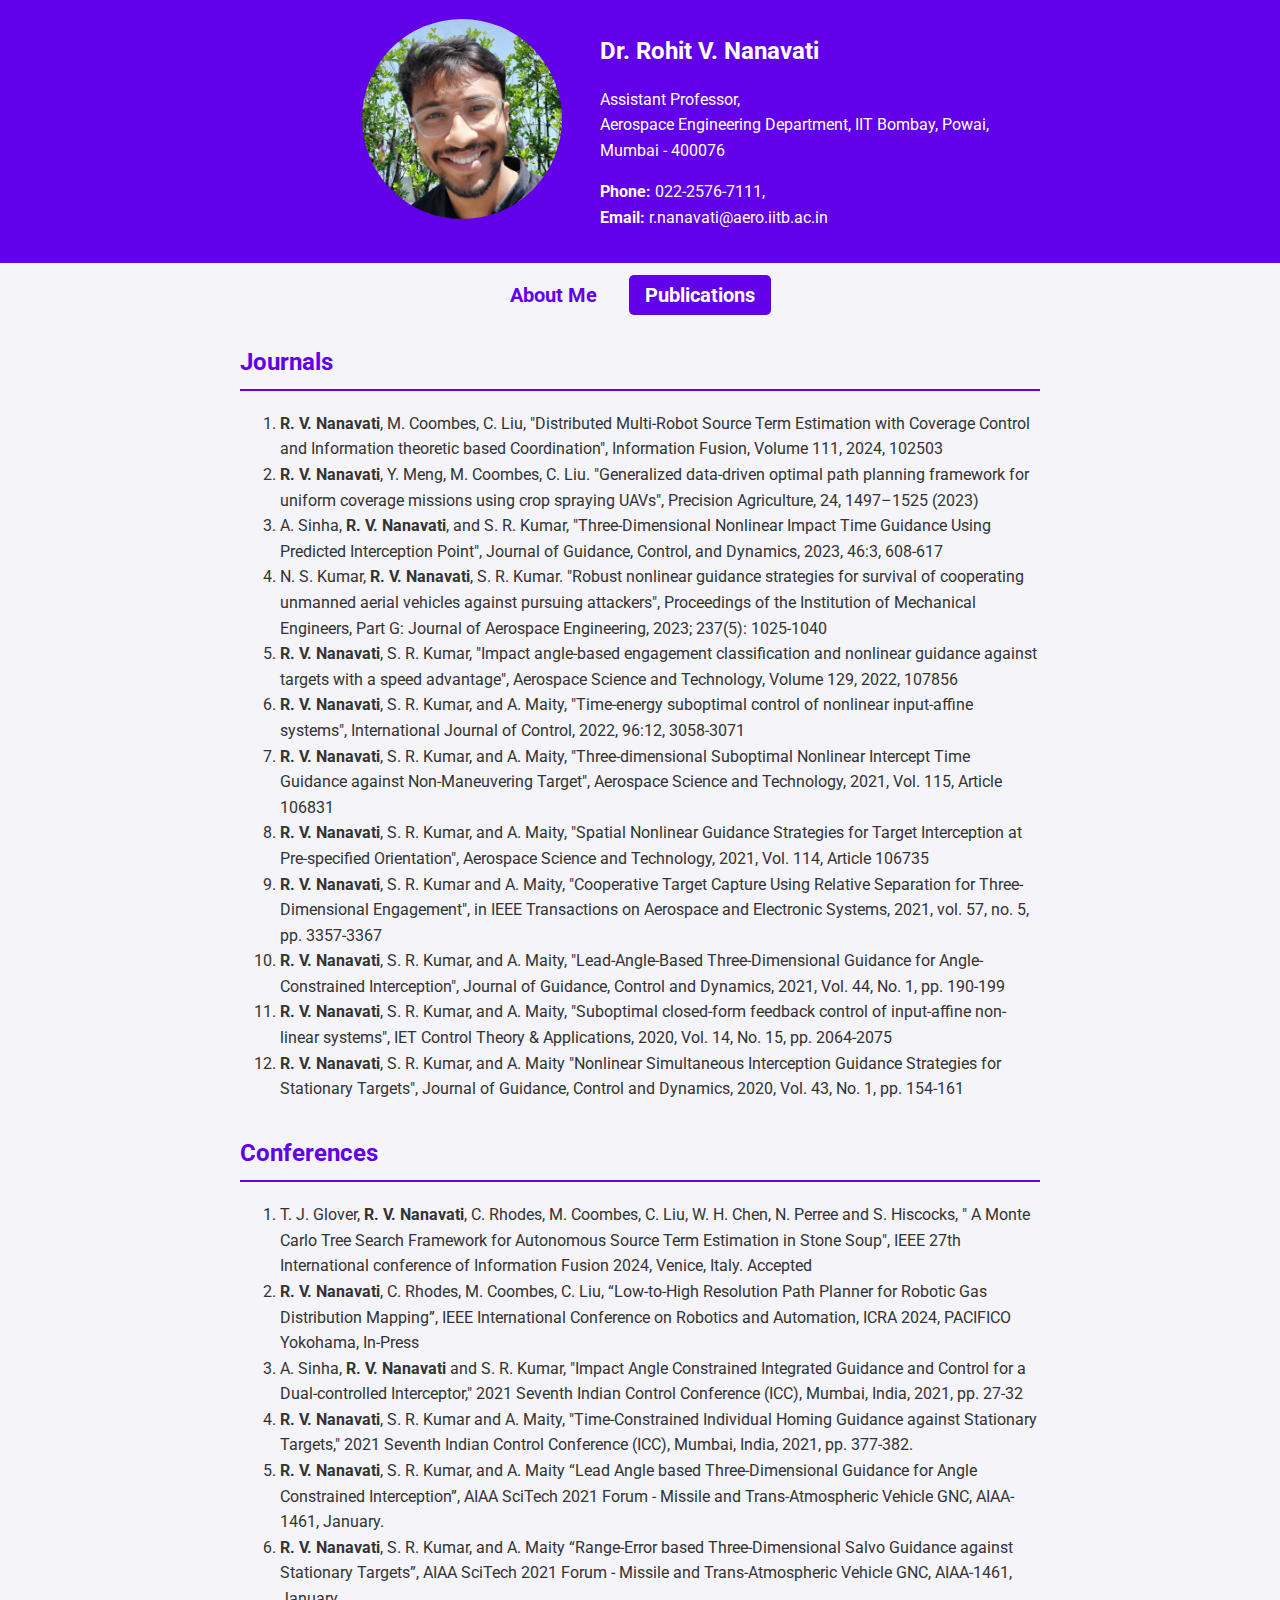
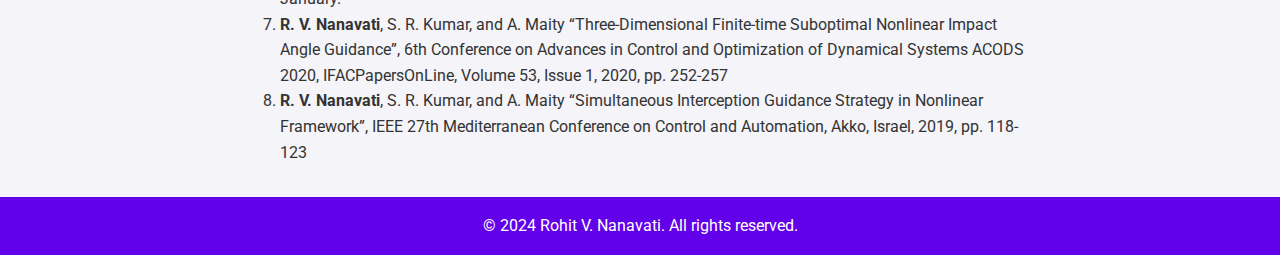
==== Publications.html @ e2b20018 "added multi-page format to the website" ====
<!DOCTYPE html>
<html lang="en">

<head>
    <meta charset="UTF-8">
    <meta name="viewport" content="width=device-width, initial-scale=1.0">
    <title>Rohit V. Nanavati</title>
    <link href="https://fonts.googleapis.com/css2?family=Roboto:wght@300;400;700&display=swap" rel="stylesheet">
    <link href="styles.css" rel="stylesheet">
</head>

<body>
    <header>
        <div class="header-content">
            <div class="profile-photo">
                <!-- Add your photo here -->
                <img src="IITB_AeroProfilePicture_RVN.jpg" alt="Rohit V. Nanavati">
            </div>
            <div class="header-text">
                <h1>Dr. Rohit V. Nanavati</h1>
                <p>
                    Assistant Professor,<br>
                    Aerospace Engineering Department,
                    IIT Bombay, Powai,<br> Mumbai - 400076
                </p>
                <p>
                    <strong>Phone:</strong> 022-2576-7111,<br>
                    <strong>Email:</strong> r.nanavati@aero.iitb.ac.in
                </p>
            </div>
        </div>
    </header>
    <nav>
        <ul>
          <li><a href="index.html">About Me</a></li>
          <li><a href="Publications.html" class="active">Publications</a></li>
        </ul>
    </nav>
    <main>
        <section id="Journals">
            <h2>Journals</h2>
            <ol>
                <li><strong>R. V. Nanavati</strong>, M. Coombes, C. Liu, "Distributed Multi-Robot Source Term Estimation with Coverage Control and Information theoretic based Coordination", Information Fusion, Volume 111, 2024, 102503</li>
                <li><strong>R. V. Nanavati</strong>, Y. Meng, M. Coombes, C. Liu. "Generalized data-driven optimal path planning framework for uniform coverage missions using crop spraying UAVs", Precision Agriculture, 24, 1497–1525 (2023)</li>
                <li>A. Sinha, <strong>R. V. Nanavati</strong>, and S. R. Kumar, "Three-Dimensional Nonlinear Impact Time Guidance Using Predicted Interception Point", Journal of Guidance, Control, and Dynamics, 2023, 46:3, 608-617</li>
                <li>N. S. Kumar, <strong>R. V. Nanavati</strong>, S. R. Kumar. "Robust nonlinear guidance strategies for survival of cooperating unmanned aerial vehicles against pursuing attackers", Proceedings of the Institution of Mechanical Engineers, Part G: Journal of Aerospace Engineering, 2023; 237(5): 1025-1040</li>
                <li><strong>R. V. Nanavati</strong>, S. R. Kumar, "Impact angle-based engagement classification and nonlinear guidance against targets with a speed advantage", Aerospace Science and Technology, Volume 129, 2022, 107856</li>
                <li><strong>R. V. Nanavati</strong>, S. R. Kumar, and A. Maity, "Time-energy suboptimal control of nonlinear input-affine systems", International Journal of Control, 2022, 96:12, 3058-3071</li>
                <li><strong>R. V. Nanavati</strong>, S. R. Kumar, and A. Maity, "Three-dimensional Suboptimal Nonlinear Intercept Time Guidance against Non-Maneuvering Target", Aerospace Science and Technology, 2021, Vol. 115, Article 106831</li>
                <li><strong>R. V. Nanavati</strong>, S. R. Kumar, and A. Maity, "Spatial Nonlinear Guidance Strategies for Target Interception at Pre-specified Orientation", Aerospace Science and Technology, 2021, Vol. 114, Article 106735</li>
                <li><strong>R. V. Nanavati</strong>, S. R. Kumar and A. Maity, "Cooperative Target Capture Using Relative Separation for Three-Dimensional Engagement", in IEEE Transactions on Aerospace and Electronic Systems, 2021, vol. 57, no. 5, pp. 3357-3367</li>
                <li><strong>R. V. Nanavati</strong>, S. R. Kumar, and A. Maity, "Lead-Angle-Based Three-Dimensional Guidance for Angle-Constrained Interception", Journal of Guidance, Control and Dynamics, 2021, Vol. 44, No. 1, pp. 190-199</li>
                <li><strong>R. V. Nanavati</strong>, S. R. Kumar, and A. Maity, "Suboptimal closed-form feedback control of input-affine non-linear systems", IET Control Theory & Applications, 2020, Vol. 14, No. 15, pp. 2064-2075</li>
                <li><strong>R. V. Nanavati</strong>, S. R. Kumar, and A. Maity "Nonlinear Simultaneous Interception Guidance Strategies for Stationary Targets", Journal of Guidance, Control and Dynamics, 2020, Vol. 43, No. 1, pp. 154-161</li>
            </ol>
        </section>
        <section id="Conferences">
            <h2>Conferences</h2>
            <ol>
                <li>T. J. Glover, <strong>R. V. Nanavati</strong>, C. Rhodes, M. Coombes, C. Liu, W. H. Chen, N. Perree and S. Hiscocks, " A Monte Carlo Tree Search Framework for Autonomous Source Term Estimation in Stone Soup", IEEE 27th International conference of Information Fusion 2024, Venice, Italy. Accepted</li>
                <li><strong>R. V. Nanavati</strong>, C. Rhodes, M. Coombes, C. Liu, “Low-to-High Resolution Path Planner for Robotic Gas Distribution Mapping”, IEEE International Conference on Robotics and Automation, ICRA 2024, PACIFICO Yokohama, In-Press</li>
                <li>A. Sinha, <strong>R. V. Nanavati</strong> and S. R. Kumar, "Impact Angle Constrained Integrated Guidance and Control for a Dual-controlled Interceptor," 2021 Seventh Indian Control Conference (ICC), Mumbai, India, 2021, pp. 27-32</li>
                <li><strong>R. V. Nanavati</strong>, S. R. Kumar and A. Maity, "Time-Constrained Individual Homing Guidance against Stationary Targets," 2021 Seventh Indian Control Conference (ICC), Mumbai, India, 2021, pp. 377-382.</li>
                <li><strong>R. V. Nanavati</strong>, S. R. Kumar, and A. Maity “Lead Angle based Three-Dimensional Guidance for Angle Constrained Interception”, AIAA SciTech 2021 Forum - Missile and Trans-Atmospheric Vehicle GNC, AIAA-1461, January.</li>
                <li><strong>R. V. Nanavati</strong>, S. R. Kumar, and A. Maity “Range-Error based Three-Dimensional Salvo Guidance against Stationary Targets”, AIAA SciTech 2021 Forum - Missile and Trans-Atmospheric Vehicle GNC, AIAA-1461, January.</li>
                <li><strong>R. V. Nanavati</strong>, S. R. Kumar, and A. Maity “Three-Dimensional Finite-time Suboptimal Nonlinear Impact Angle Guidance”, 6th Conference on Advances in Control and Optimization of Dynamical Systems ACODS 2020, IFACPapersOnLine, Volume 53, Issue 1, 2020, pp. 252-257</li>
                <li><strong>R. V. Nanavati</strong>, S. R. Kumar, and A. Maity “Simultaneous Interception Guidance Strategy in Nonlinear Framework”, IEEE 27th Mediterranean Conference on Control and Automation, Akko, Israel, 2019, pp. 118-123</li>
            </ol>
        </section>

        <!-- <section id="projects">
            <h2>Projects</h2>
            <article>
                <h3>Project Title 1</h3>
                <p>Description of the project. <a class="btn" href="#">Link</a></p>
            </article>
            <article>
                <h3>Project Title 2</h3>
                <p>Description of the project. <a class="btn" href="#">Link</a></p>
            </article>
            Phone: 022 2576 7111<br>
            Email: r.nanavati@aero.iitb.ac.in
        </section> -->

        <!-- <section id="contact">
            <h2>Contact</h2>
            <p>You can reach me via email at <a href="mailto:r.nanavati@aero.iitb.ac.in">r.nanavati@aero.iitb.ac.in</a></p>
            <p>Follow me on:</p>
            <ul>
                <li><a href="https://github.com/yourusername">GitHub</a></li>
                <li><a href="https://scholar.google.com/citations?user=yourid">Google Scholar</a></li>
                <li><a href="https://linkedin.com/in/yourusername">LinkedIn</a></li>
            </ul>
        </section> -->
    </main>

    <footer>
        <p>&copy; 2024 Rohit V. Nanavati. All rights reserved.</p>
    </footer>
</body>

</html>
---- styles.css ----
body {
            font-family: 'Roboto', sans-serif;
            margin: 0;
            padding: 0;
            background-color: #f4f4f9;
            color: #333;
            line-height: 1.6;
        }

        header {
            background: #6200ea;
            color: #fff;
            padding: 1rem;
            display: flex;
            align-items: center;
            width: 100%;
        }

        .header-content {
            display: flex;
            align-items: center;
            max-width: 1200px;
            margin: 0 auto;
        }

        .profile-photo {
            flex-shrink: 0;
            width: 200px;
            height: 200px;
            border-radius: 50%;
            background-color: #ddd;
            margin-bottom: 1.5rem;
            overflow: hidden;
            /* max-width: 17.5%; */
        }

        .profile-photo img {
            width: 100%;
            height: 100%;
            object-fit: cover;
        }

        .header-text {
            flex-grow: 1;
        }

        .header-text h1 {
            margin-left: 10%;
            font-size: 1.5rem;
        }

        .header-text p {
            font-size: 1rem;
            margin-left: 10%;
            margin-top: 1rem;
            width: 100%;
        }

        nav ul {
            list-style: none;
            padding: 0;
            display: flex;
            justify-content: center;
            margin: 1rem 0 0;
            font-size: 1.25rem;
        }

        nav ul li {
            margin: 0 1rem;
        }

        nav ul li a {
            color: #6200ea;
            text-decoration: none;
            font-weight: bold;
        }

        nav ul li a:hover {
            text-decoration: underline;
        }

        main {
            max-width: 800px;
            margin: 2rem auto;
            padding: 0 1rem;
            /* margin-top: 20%; */
        }

        section {
            margin-bottom: 2rem;
        }

        section h2 {
            color: #6200ea;
            border-bottom: 2px solid #6200ea;
            padding-bottom: 0.5rem;
        }

        section ul {
            /* display: inline-block; */
            list-style: none;
            padding: 0;
        }

        section ul li {
            /* background: #fff; */
            margin: 0 2.5rem;
            padding: 2px;
            /* border-radius: 5px; */
            /* box-shadow: 0 2px 4px rgba(0, 0, 0, 0.1); */
        }

        footer {
            text-align: center;
            background: #6200ea;
            color: #fff;
            padding: 1rem 0;
            margin-top: 2rem;
        }

        footer p {
            margin: 0;
        }

        .btn {
            display: inline-block;
            padding: 0.5rem 1rem;
            color: #fff;
            background: #6200ea;
            border: none;
            border-radius: 5px;
            text-decoration: none;
            font-weight: bold;
        }

        .btn:hover {
            background: #3700b3;
        }

        .active {
            font-weight: bold;
            padding: 0.5rem 1rem;
            color: #fff;
            background: #6200ea;
            border: none;
            border-radius: 5px;
            text-decoration: none;
            font-weight: bold;
        }
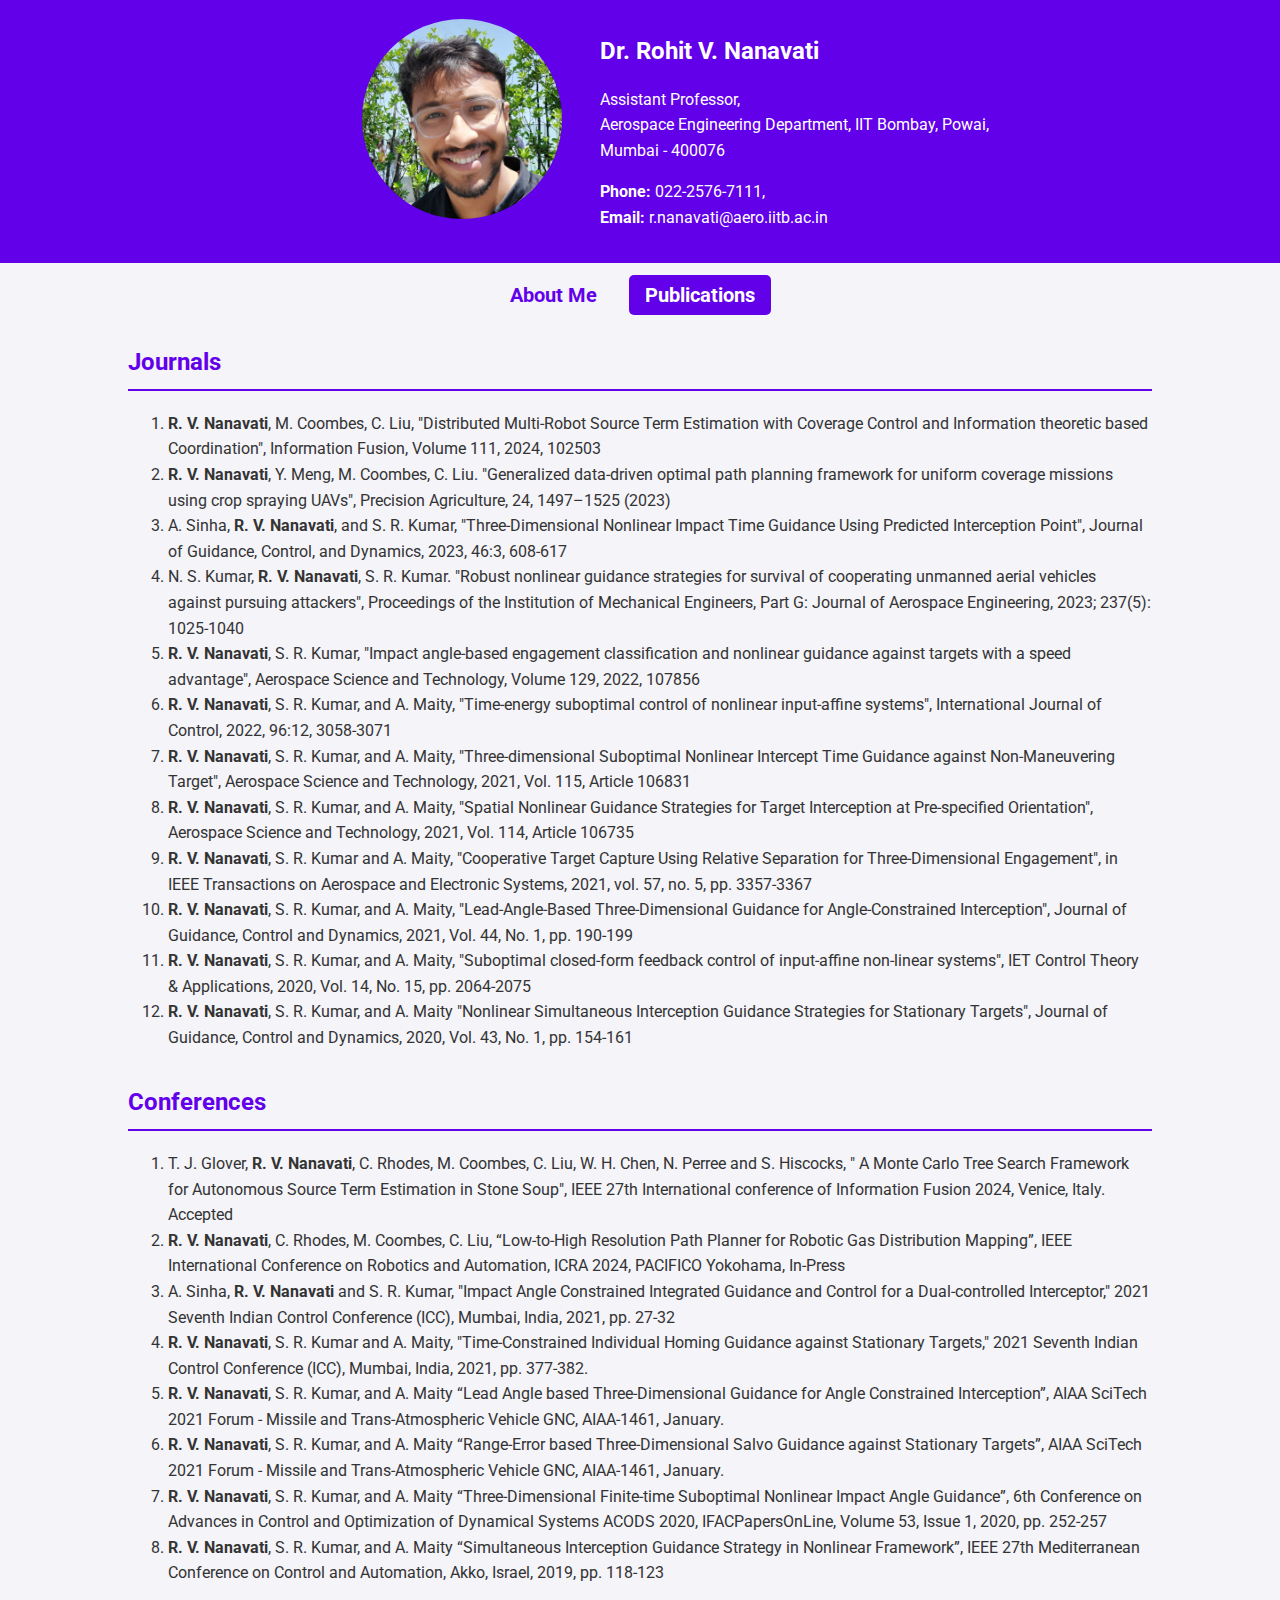
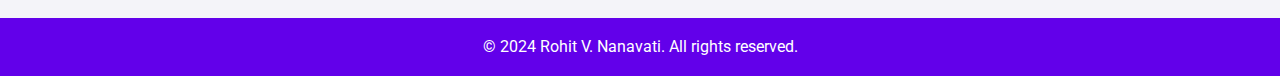
==== commit b4f9e8ca: "updated photo" ====
--- a/Publications.html
+++ b/Publications.html
@@ -14,7 +14,7 @@
         <div class="header-content">
             <div class="profile-photo">
                 <!-- Add your photo here -->
-                <img src="IITB_AeroProfilePicture_RVN.jpg" alt="Rohit V. Nanavati">
+                <img src="IITB_AeroProfilePicture_RVN Full.jpg" alt="Rohit V. Nanavati">
             </div>
             <div class="header-text">
                 <h1>Dr. Rohit V. Nanavati</h1>
--- a/styles.css
+++ b/styles.css
@@ -81,7 +81,7 @@
         }
 
         main {
-            max-width: 800px;
+            max-width: 80%;
             margin: 2rem auto;
             padding: 0 1rem;
             /* margin-top: 20%; */
